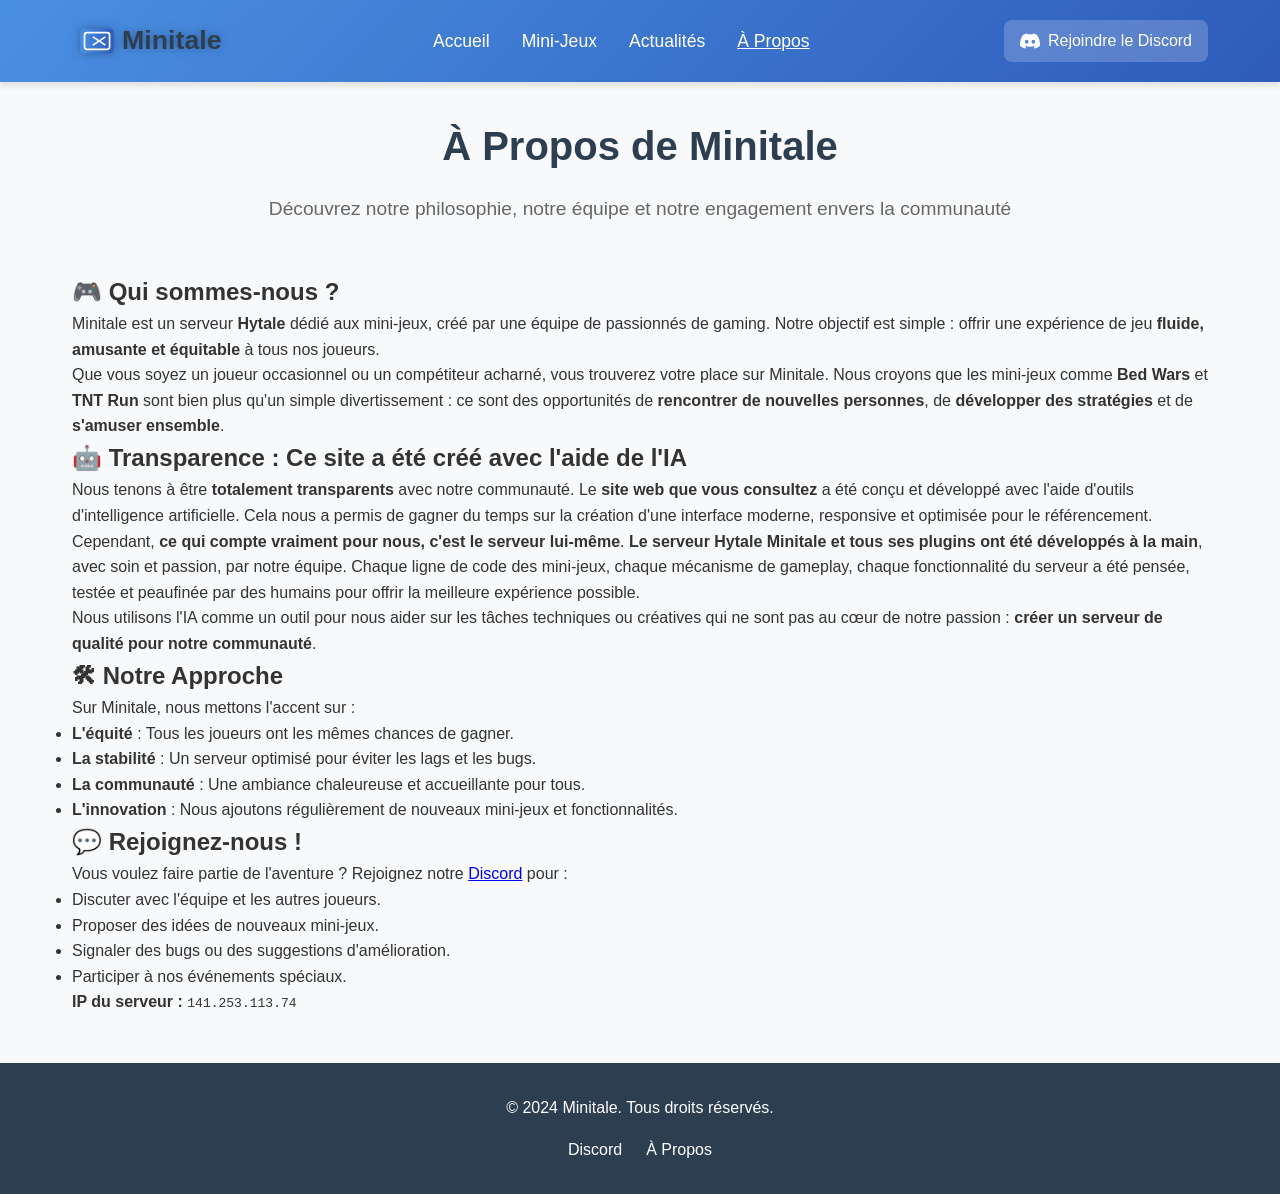
==== about.html @ 9f9be242 "Mise à jour : nombre de joueurs (2-8), lien logo vers accueil, page À propos avec transparence IA" ====
<!DOCTYPE html>
<html lang="fr">
<head>
    <meta charset="UTF-8">
    <meta name="viewport" content="width=device-width, initial-scale=1.0">
    <meta name="description" content="Découvrez l'équipe et la philosophie de Minitale. Un serveur Hytale dédié aux mini-jeux, conçu avec passion et transparence.">
    <meta name="keywords" content="Minitale, serveur Hytale, à propos, équipe, transparence, mini-jeux">
    <meta name="author" content="Minitale">
    <meta name="robots" content="index, follow">
    <meta property="og:title" content="À Propos | Minitale">
    <meta property="og:description" content="En savoir plus sur Minitale, notre équipe et notre approche des mini-jeux sur Hytale.">
    <meta property="og:type" content="website">
    <meta property="og:url" content="https://minitale.fr/about">
    <meta property="og:image" content="https://minitale.fr/assets/logo.svg">
    <meta property="og:site_name" content="Minitale">
    <meta name="twitter:card" content="summary_large_image">
    <meta name="twitter:title" content="À Propos | Minitale">
    <meta name="twitter:description" content="Découvrez l'histoire et les valeurs de Minitale, serveur Hytale dédié aux mini-jeux.">
    <meta name="twitter:image" content="https://minitale.fr/assets/logo.svg">
    <link rel="canonical" href="https://minitale.fr/about">
    <link rel="icon" type="image/svg+xml" href="assets/logo.svg">
    <link rel="icon" type="image/x-icon" href="favicon.ico">
    <title>À Propos | Minitale - Qui sommes-nous ?</title>
    <link rel="stylesheet" href="css/styles.css">
    <script type="application/ld+json">
    {
        "@context": "https://schema.org",
        "@type": "AboutPage",
        "name": "À Propos de Minitale",
        "description": "Page d'information sur le serveur Hytale Minitale, son équipe et sa philosophie.",
        "url": "https://minitale.fr/about",
        "publisher": {
            "@type": "Organization",
            "name": "Minitale",
            "description": "Serveur Hytale dédié aux mini-jeux comme Bed Wars et TNT Run",
            "logo": {
                "@type": "ImageObject",
                "url": "https://minitale.fr/assets/logo.svg"
            }
        }
    }
    </script>
</head>
<body>
    <header>
        <nav>
            <a href="index.html" class="logo-link">
                <div class="logo-container">
                    <img src="assets/logo.svg" alt="Logo Minitale - Serveur Hytale Mini-Jeux" class="logo">
                </div>
            </a>
            <ul class="nav-links">
                <li><a href="index.html">Accueil</a></li>
                <li><a href="games.html">Mini-Jeux</a></li>
                <li><a href="blog.html">Actualités</a></li>
                <li><a href="about.html" class="active">À Propos</a></li>
            </ul>
            <a href="https://discord.gg/vPbszNCjtd" class="discord-button" target="_blank">
                <svg class="discord-icon" viewBox="0 0 24 24" fill="currentColor">
                    <path d="M20.317 4.37a19.791 19.791 0 0 0-4.885-1.515.074.074 0 0 0-.079.037c-.21.375-.444.864-.608 1.25a18.27 18.27 0 0 0-5.487 0 12.64 12.64 0 0 0-.617-1.25.077.077 0 0 0-.079-.037A19.736 19.736 0 0 0 3.677 4.37a.07.07 0 0 0-.032.027C.533 9.046-.32 13.58.099 18.057a.082.082 0 0 0 .031.057 19.9 19.9 0 0 0 5.993 3.03.078.078 0 0 0 .084-.028 14.09 14.09 0 0 0 1.226-1.994.076.076 0 0 0-.041-.106 13.107 13.107 0 0 1-1.872-.892.077.077 0 0 1-.008-.128 10.2 10.2 0 0 0 .372-.292.074.074 0 0 1 .077-.01c3.928 1.793 8.18 1.793 12.062 0a.074.074 0 0 1 .078.01c.12.098.246.198.373.292a.077.077 0 0 1-.006.127 12.299 12.299 0 0 1-1.873.892.077.077 0 0 0-.041.107c.36.698.772 1.362 1.225 1.993a.076.076 0 0 0 .084.028 19.839 19.839 0 0 0 6.002-3.03.077.077 0 0 0 .032-.054c.5-5.177-.838-9.674-3.549-13.66a.061.061 0 0 0-.031-.03zM8.02 15.33c-1.183 0-2.157-1.085-2.157-2.419 0-1.333.956-2.419 2.157-2.419 1.21 0 2.176 1.096 2.157 2.42 0 1.333-.956 2.418-2.157 2.418zm7.975 0c-1.183 0-2.157-1.085-2.157-2.419 0-1.333.955-2.419 2.157-2.419 1.21 0 2.176 1.096 2.157 2.42 0 1.333-.946 2.418-2.157 2.418z"/>
                </svg>
                Rejoindre le Discord
            </a>
        </nav>
    </header>

    <main>
        <section class="page-header">
            <h1>À Propos de Minitale</h1>
            <p>Découvrez notre philosophie, notre équipe et notre engagement envers la communauté</p>
        </section>

        <section class="about-content">
            <div class="about-section">
                <h2>🎮 Qui sommes-nous ?</h2>
                <p>
                    Minitale est un serveur <strong>Hytale</strong> dédié aux mini-jeux, créé par une équipe de passionnés de gaming.
                    Notre objectif est simple : offrir une expérience de jeu <strong>fluide, amusante et équitable</strong> à tous nos joueurs.
                </p>
                <p>
                    Que vous soyez un joueur occasionnel ou un compétiteur acharné, vous trouverez votre place sur Minitale.
                    Nous croyons que les mini-jeux comme <strong>Bed Wars</strong> et <strong>TNT Run</strong> sont bien plus qu'un simple divertissement :
                    ce sont des opportunités de <strong>rencontrer de nouvelles personnes</strong>, de <strong>développer des stratégies</strong> et de <strong>s'amuser ensemble</strong>.
                </p>
            </div>

            <div class="about-section">
                <h2>🤖 Transparence : Ce site a été créé avec l'aide de l'IA</h2>
                <p>
                    Nous tenons à être <strong>totalement transparents</strong> avec notre communauté.
                    Le <strong>site web que vous consultez</strong> a été conçu et développé avec l'aide d'outils d'intelligence artificielle.
                    Cela nous a permis de gagner du temps sur la création d'une interface moderne, responsive et optimisée pour le référencement.
                </p>
                <p>
                    Cependant, <strong>ce qui compte vraiment pour nous, c'est le serveur lui-même</strong>.
                    <strong>Le serveur Hytale Minitale et tous ses plugins ont été développés à la main</strong>, avec soin et passion, par notre équipe.
                    Chaque ligne de code des mini-jeux, chaque mécanisme de gameplay, chaque fonctionnalité du serveur a été pensée,
                    testée et peaufinée par des humains pour offrir la meilleure expérience possible.
                </p>
                <p>
                    Nous utilisons l'IA comme un outil pour nous aider sur les tâches techniques ou créatives qui ne sont pas au cœur de notre passion :
                    <strong>créer un serveur de qualité pour notre communauté</strong>.
                </p>
            </div>

            <div class="about-section">
                <h2>🛠 Notre Approche</h2>
                <p>
                    Sur Minitale, nous mettons l'accent sur :
                </p>
                <ul class="about-list">
                    <li><strong>L'équité</strong> : Tous les joueurs ont les mêmes chances de gagner.</li>
                    <li><strong>La stabilité</strong> : Un serveur optimisé pour éviter les lags et les bugs.</li>
                    <li><strong>La communauté</strong> : Une ambiance chaleureuse et accueillante pour tous.</li>
                    <li><strong>L'innovation</strong> : Nous ajoutons régulièrement de nouveaux mini-jeux et fonctionnalités.</li>
                </ul>
            </div>

            <div class="about-section">
                <h2>💬 Rejoignez-nous !</h2>
                <p>
                    Vous voulez faire partie de l'aventure ? Rejoignez notre <a href="https://discord.gg/vPbszNCjtd" target="_blank">Discord</a> pour :
                </p>
                <ul class="about-list">
                    <li>Discuter avec l'équipe et les autres joueurs.</li>
                    <li>Proposer des idées de nouveaux mini-jeux.</li>
                    <li>Signaler des bugs ou des suggestions d'amélioration.</li>
                    <li>Participer à nos événements spéciaux.</li>
                </ul>
                <p>
                    <strong>IP du serveur :</strong> <code>141.253.113.74</code>
                </p>
            </div>
        </section>
    </main>

    <footer>
        <p>© 2024 Minitale. Tous droits réservés.</p>
        <div class="footer-links">
            <a href="https://discord.gg/vPbszNCjtd" target="_blank">Discord</a>
            <a href="about.html">À Propos</a>
        </div>
    </footer>

    <script src="js/main.js"></script>
</body>
</html>
---- css/styles.css ----
/* Reset et variables CSS */
:root {
    --primary-color: #4A90E2;
    --primary-dark: #2E5BBA;
    --secondary-color: #2C3E50;
    --background-color: #F8F9FA;
    --card-background: #FFFFFF;
    --text-color: #333333;
    --text-light: #666666;
    --accent-color: #E74C3C;
    --success-color: #27AE60;
    --border-radius: 8px;
    --box-shadow: 0 4px 6px rgba(0, 0, 0, 0.1);
    --transition: all 0.3s ease;
}

* {
    margin: 0;
    padding: 0;
    box-sizing: border-box;
}

body {
    font-family: 'Segoe UI', Tahoma, Geneva, Verdana, sans-serif;
    background-color: var(--background-color);
    color: var(--text-color);
    line-height: 1.6;
}

/* Header et Navigation */
header {
    background: linear-gradient(135deg, var(--primary-color), var(--primary-dark));
    color: white;
    padding: 1rem 0;
    box-shadow: var(--box-shadow);
}

nav {
    max-width: 1200px;
    margin: 0 auto;
    display: flex;
    justify-content: space-between;
    align-items: center;
    padding: 0 2rem;
}

.logo-container {
    display: flex;
    align-items: center;
}

.logo {
    height: 50px;
    filter: drop-shadow(0 0 5px rgba(0, 0, 0, 0.3));
}

.nav-links {
    display: flex;
    list-style: none;
    gap: 2rem;
}

.nav-links a {
    color: white;
    text-decoration: none;
    font-weight: 500;
    font-size: 1.1rem;
    transition: var(--transition);
    position: relative;
}

.nav-links a:hover {
    color: #f0f0f0;
}

.nav-links a.active {
    color: white;
    text-decoration: underline;
}

.nav-links a::after {
    content: '';
    position: absolute;
    bottom: -5px;
    left: 0;
    width: 0;
    height: 2px;
    background-color: white;
    transition: var(--transition);
}

.nav-links a:hover::after {
    width: 100%;
}

.discord-button {
    display: flex;
    align-items: center;
    gap: 0.5rem;
    background-color: rgba(255, 255, 255, 0.2);
    color: white;
    padding: 0.5rem 1rem;
    border-radius: var(--border-radius);
    text-decoration: none;
    font-weight: 500;
    transition: var(--transition);
}

.discord-button:hover {
    background-color: rgba(255, 255, 255, 0.3);
}

.discord-icon {
    width: 20px;
    height: 20px;
}

/* Hero Section */
.hero {
    text-align: center;
    padding: 3rem 2rem;
    max-width: 1200px;
    margin: 0 auto;
}

.hero h1 {
    font-size: 2.5rem;
    margin-bottom: 1rem;
    color: white;
}

.hero .highlight {
    color: #FFD700;
    text-shadow: 0 0 10px rgba(255, 215, 0, 0.5);
}

.hero .subtitle {
    font-size: 1.2rem;
    margin-bottom: 2rem;
    color: rgba(255, 255, 255, 0.9);
}

.join-button {
    display: inline-flex;
    align-items: center;
    gap: 0.5rem;
    background-color: white;
    color: var(--primary-color);
    padding: 0.8rem 1.5rem;
    border-radius: var(--border-radius);
    text-decoration: none;
    font-weight: 600;
    font-size: 1.1rem;
    transition: var(--transition);
    box-shadow: var(--box-shadow);
}

.join-button:hover {
    transform: translateY(-2px);
    box-shadow: 0 6px 12px rgba(0, 0, 0, 0.15);
}

.play-icon {
    width: 20px;
    height: 20px;
}

/* Main Content */
main {
    max-width: 1200px;
    margin: 2rem auto;
    padding: 0 2rem;
}

section {
    margin-bottom: 3rem;
}

/* Features Section */
.features {
    text-align: center;
}

.features h2 {
    font-size: 2rem;
    margin-bottom: 2rem;
    color: var(--secondary-color);
}

.feature-grid {
    display: grid;
    grid-template-columns: repeat(auto-fit, minmax(300px, 1fr));
    gap: 2rem;
    margin-top: 2rem;
}

.feature-card {
    background-color: var(--card-background);
    padding: 2rem;
    border-radius: var(--border-radius);
    box-shadow: var(--box-shadow);
    transition: var(--transition);
    text-align: center;
}

.feature-card:hover {
    transform: translateY(-5px);
    box-shadow: 0 8px 15px rgba(0, 0, 0, 0.1);
}

.feature-icon {
    font-size: 2.5rem;
    margin-bottom: 1rem;
    color: var(--primary-color);
}

.feature-card h3 {
    font-size: 1.3rem;
    margin-bottom: 1rem;
    color: var(--secondary-color);
}

.feature-card p {
    color: var(--text-light);
}

/* Server Info Section */
.server-info h2 {
    text-align: center;
    font-size: 2rem;
    margin-bottom: 2rem;
    color: var(--secondary-color);
}

.info-grid {
    display: grid;
    grid-template-columns: repeat(auto-fit, minmax(250px, 1fr));
    gap: 2rem;
}

.info-card {
    background-color: var(--card-background);
    padding: 2rem;
    border-radius: var(--border-radius);
    box-shadow: var(--box-shadow);
    text-align: center;
}

.info-card h3 {
    font-size: 1.3rem;
    margin-bottom: 1rem;
    color: var(--secondary-color);
}

.ip-address {
    font-size: 1.5rem;
    font-weight: bold;
    color: var(--primary-color);
    margin: 1rem 0;
    word-break: break-all;
}

.copy-button {
    background-color: var(--primary-color);
    color: white;
    border: none;
    padding: 0.5rem 1rem;
    border-radius: var(--border-radius);
    cursor: pointer;
    font-weight: 500;
    transition: var(--transition);
}

.copy-button:hover {
    background-color: var(--primary-dark);
}

.status {
    font-size: 1.2rem;
    font-weight: bold;
    color: var(--success-color);
    margin: 0.5rem 0;
}

.players {
    color: var(--text-light);
    margin: 0.5rem 0;
}

/* Games Page */
.page-header {
    text-align: center;
    margin-bottom: 3rem;
}

.page-header h1 {
    font-size: 2.5rem;
    margin-bottom: 1rem;
    color: var(--secondary-color);
}

.page-header p {
    font-size: 1.2rem;
    color: var(--text-light);
}

.games-list {
    display: grid;
    grid-template-columns: repeat(auto-fit, minmax(400px, 1fr));
    gap: 2rem;
}

.game-card {
    background-color: var(--card-background);
    padding: 2rem;
    border-radius: var(--border-radius);
    box-shadow: var(--box-shadow);
    transition: var(--transition);
    text-align: center;
}

.game-card:hover {
    transform: translateY(-5px);
    box-shadow: 0 8px 15px rgba(0, 0, 0, 0.1);
}

.game-icon {
    font-size: 3rem;
    margin-bottom: 1rem;
}

.game-icon.bedwars {
    color: #E74C3C;
}

.game-icon.tntrun {
    color: #F39C12;
}

.game-card h2 {
    font-size: 1.8rem;
    margin-bottom: 1rem;
    color: var(--secondary-color);
}

.game-description {
    color: var(--text-light);
    margin-bottom: 1.5rem;
    text-align: left;
}

.game-stats {
    display: flex;
    justify-content: center;
    gap: 1.5rem;
    margin-bottom: 1.5rem;
}

.stat {
    color: var(--text-light);
    font-size: 0.9rem;
}

.play-button {
    display: inline-flex;
    align-items: center;
    gap: 0.5rem;
    background-color: var(--primary-color);
    color: white;
    padding: 0.8rem 1.5rem;
    border-radius: var(--border-radius);
    text-decoration: none;
    font-weight: 600;
    transition: var(--transition);
}

.play-button:hover {
    background-color: var(--primary-dark);
}

/* Coming Soon Section */
.coming-soon {
    text-align: center;
    padding: 2rem;
    background-color: var(--card-background);
    border-radius: var(--border-radius);
    box-shadow: var(--box-shadow);
}

.coming-soon h2 {
    font-size: 1.8rem;
    margin-bottom: 1rem;
    color: var(--secondary-color);
}

.coming-soon p {
    color: var(--text-light);
}

/* Blog Page */
.blog-posts {
    display: flex;
    flex-direction: column;
    gap: 2rem;
}

.blog-post {
    background-color: var(--card-background);
    padding: 2rem;
    border-radius: var(--border-radius);
    box-shadow: var(--box-shadow);
    transition: var(--transition);
}

.blog-post:hover {
    transform: translateY(-3px);
    box-shadow: 0 6px 12px rgba(0, 0, 0, 0.1);
}

.post-header {
    margin-bottom: 1rem;
    border-bottom: 1px solid #eee;
    padding-bottom: 1rem;
}

.post-header h2 {
    font-size: 1.5rem;
    color: var(--secondary-color);
    margin-bottom: 0.5rem;
}

.post-date {
    color: var(--text-light);
    font-size: 0.9rem;
}

.post-content {
    color: var(--text-light);
    margin-bottom: 1rem;
    line-height: 1.8;
}

.post-content a {
    color: var(--primary-color);
    text-decoration: none;
}

.post-content a:hover {
    text-decoration: underline;
}

.post-footer {
    margin-top: 1.5rem;
    padding-top: 1rem;
    border-top: 1px solid #eee;
}

.post-author {
    color: var(--text-light);
    font-size: 0.9rem;
}

/* Newsletter Section */
.newsletter {
    text-align: center;
    padding: 2rem;
    background-color: var(--card-background);
    border-radius: var(--border-radius);
    box-shadow: var(--box-shadow);
}

.newsletter h2 {
    font-size: 1.8rem;
    margin-bottom: 1rem;
    color: var(--secondary-color);
}

.newsletter p {
    color: var(--text-light);
    margin-bottom: 1.5rem;
}

.discord-link {
    display: inline-flex;
    align-items: center;
    gap: 0.5rem;
    background-color: var(--primary-color);
    color: white;
    padding: 0.8rem 1.5rem;
    border-radius: var(--border-radius);
    text-decoration: none;
    font-weight: 600;
    transition: var(--transition);
}

.discord-link:hover {
    background-color: var(--primary-dark);
}

/* Footer */
footer {
    background-color: var(--secondary-color);
    color: white;
    text-align: center;
    padding: 2rem;
    margin-top: 3rem;
}

footer p {
    margin-bottom: 1rem;
}

.footer-links {
    display: flex;
    justify-content: center;
    gap: 1.5rem;
}

.footer-links a {
    color: white;
    text-decoration: none;
    transition: var(--transition);
}

.footer-links a:hover {
    color: #f0f0f0;
}

/* Responsive Design */
@media (max-width: 768px) {
    nav {
        flex-direction: column;
        gap: 1rem;
    }

    .nav-links {
        flex-wrap: wrap;
        justify-content: center;
        gap: 1rem;
    }

    .hero h1 {
        font-size: 2rem;
    }

    .hero .subtitle {
        font-size: 1rem;
    }

    .feature-grid {
        grid-template-columns: 1fr;
    }

    .games-list {
        grid-template-columns: 1fr;
    }

    .info-grid {
        grid-template-columns: 1fr;
    }
}

/* Animations */
@keyframes fadeIn {
    from {
        opacity: 0;
        transform: translateY(20px);
    }
    to {
        opacity: 1;
        transform: translateY(0);
    }
}

.feature-card,
.info-card,
.game-card,
.blog-post {
    animation: fadeIn 0.5s ease forwards;
}

/* Utility Classes */
.highlight {
    color: var(--primary-color);
    font-weight: bold;
}
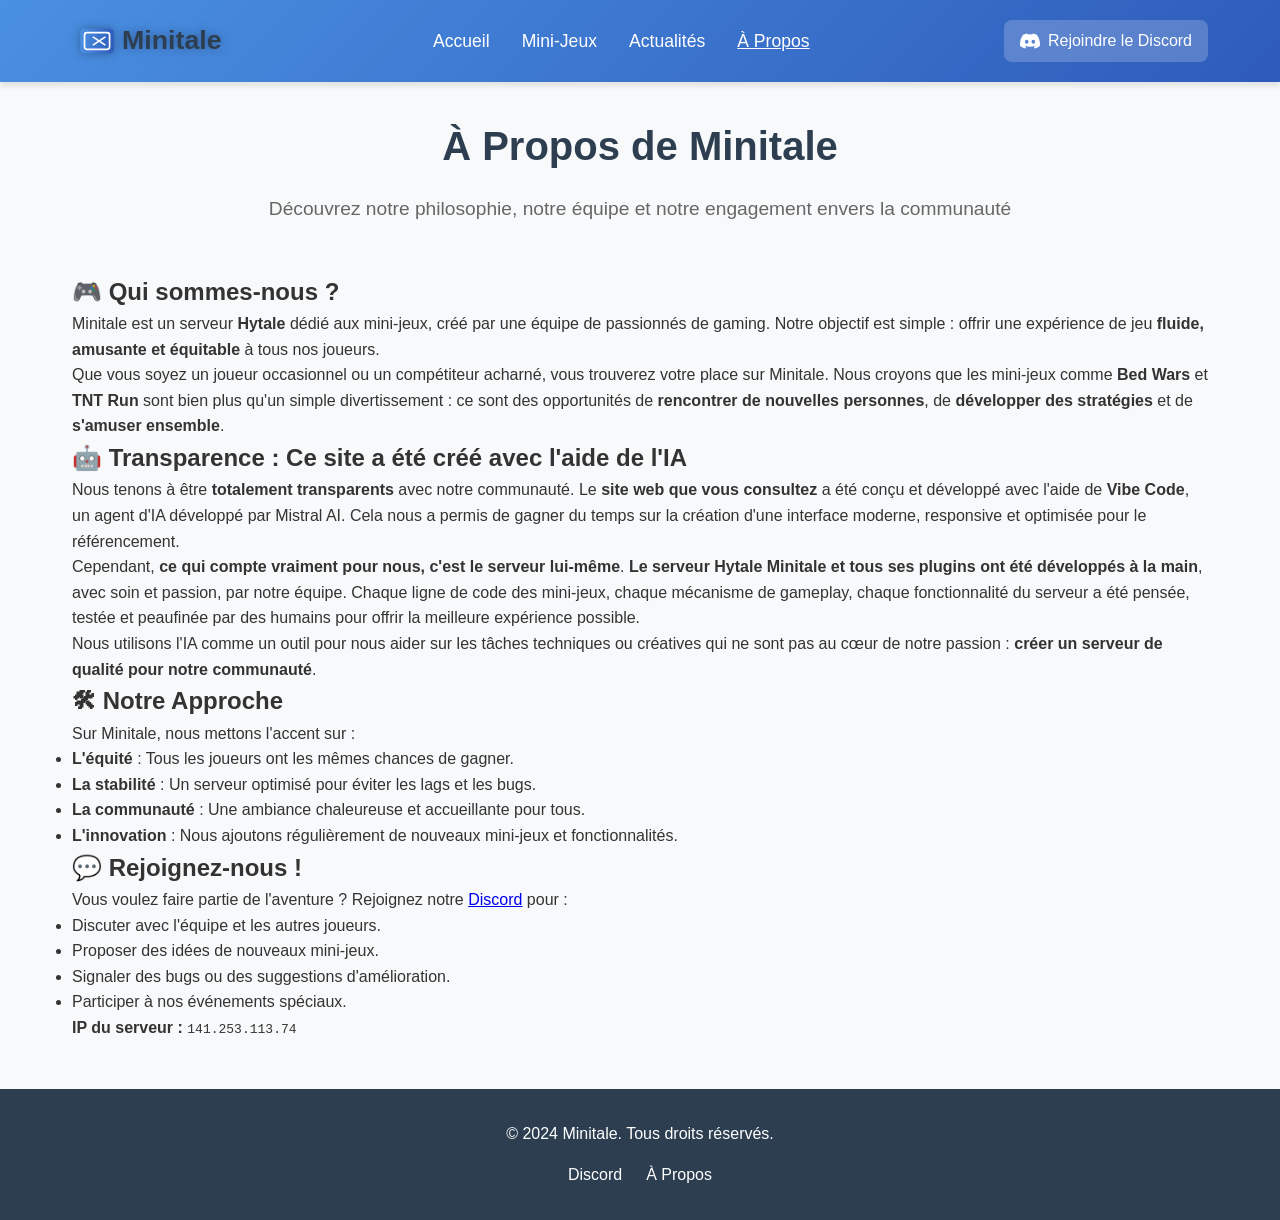
==== commit 4dab1e46: "Mise à jour page À propos : mention de Vibe Code (Mistral AI) comme IA utilisée" ====
--- a/about.html
+++ b/about.html
@@ -88,7 +88,8 @@
                 <h2>🤖 Transparence : Ce site a été créé avec l'aide de l'IA</h2>
                 <p>
                     Nous tenons à être <strong>totalement transparents</strong> avec notre communauté.
-                    Le <strong>site web que vous consultez</strong> a été conçu et développé avec l'aide d'outils d'intelligence artificielle.
+                    Le <strong>site web que vous consultez</strong> a été conçu et développé avec l'aide de <strong>Vibe Code</strong>, 
+                    un agent d'IA développé par Mistral AI.
                     Cela nous a permis de gagner du temps sur la création d'une interface moderne, responsive et optimisée pour le référencement.
                 </p>
                 <p>
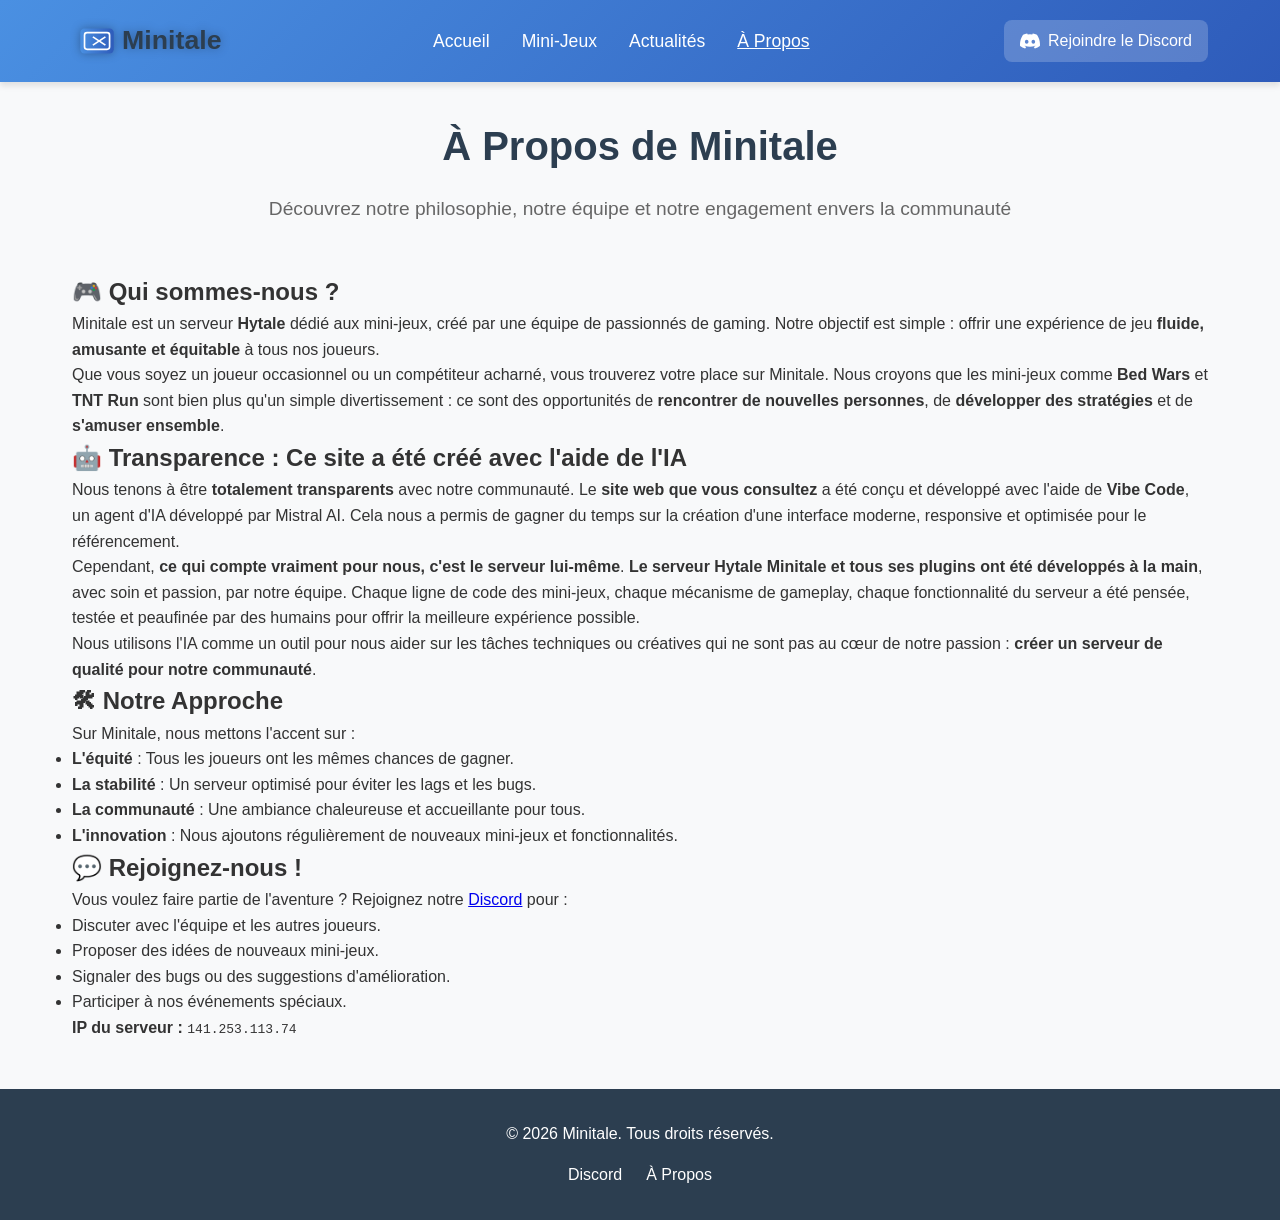
==== commit cf063714: "Mise à jour de l'année : 2024 → 2026 (footers et sitemap)" ====
--- a/about.html
+++ b/about.html
@@ -136,7 +136,7 @@
     </main>
 
     <footer>
-        <p>© 2024 Minitale. Tous droits réservés.</p>
+        <p>© 2026 Minitale. Tous droits réservés.</p>
         <div class="footer-links">
             <a href="https://discord.gg/vPbszNCjtd" target="_blank">Discord</a>
             <a href="about.html">À Propos</a>
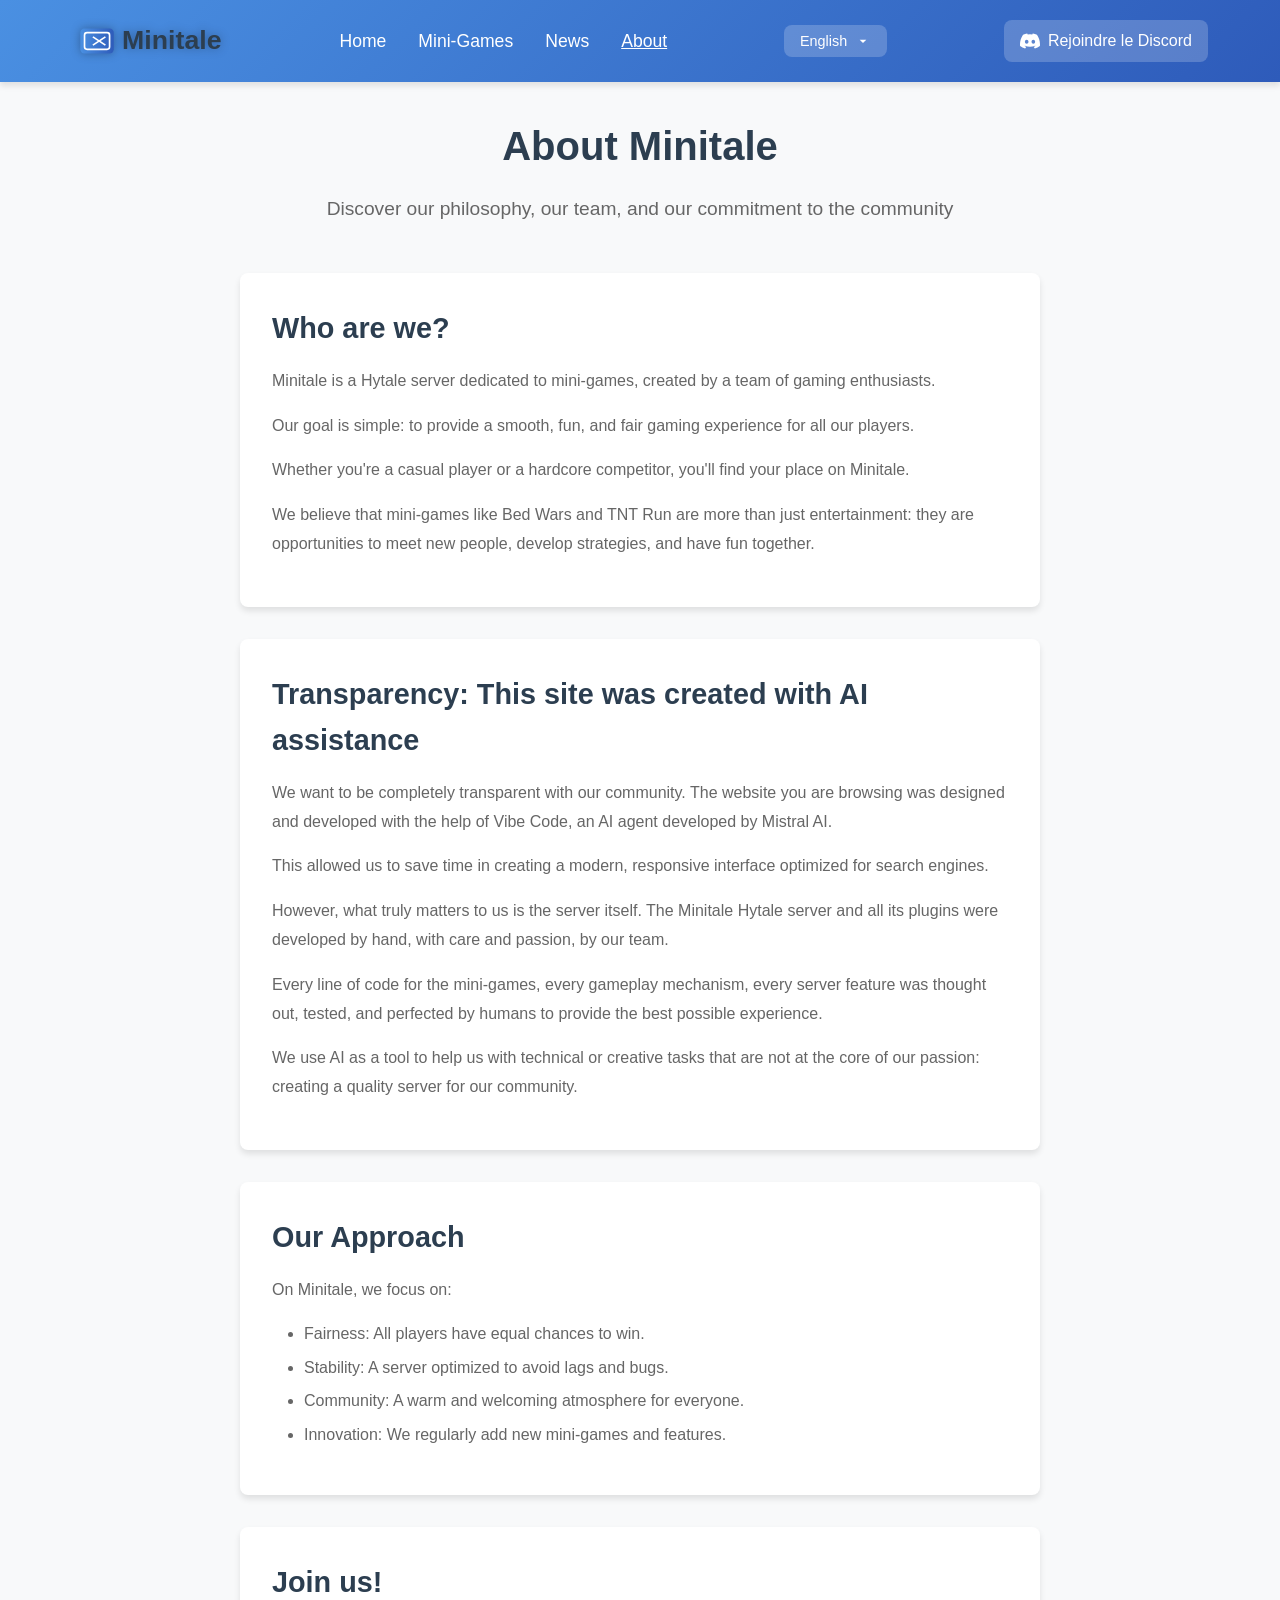
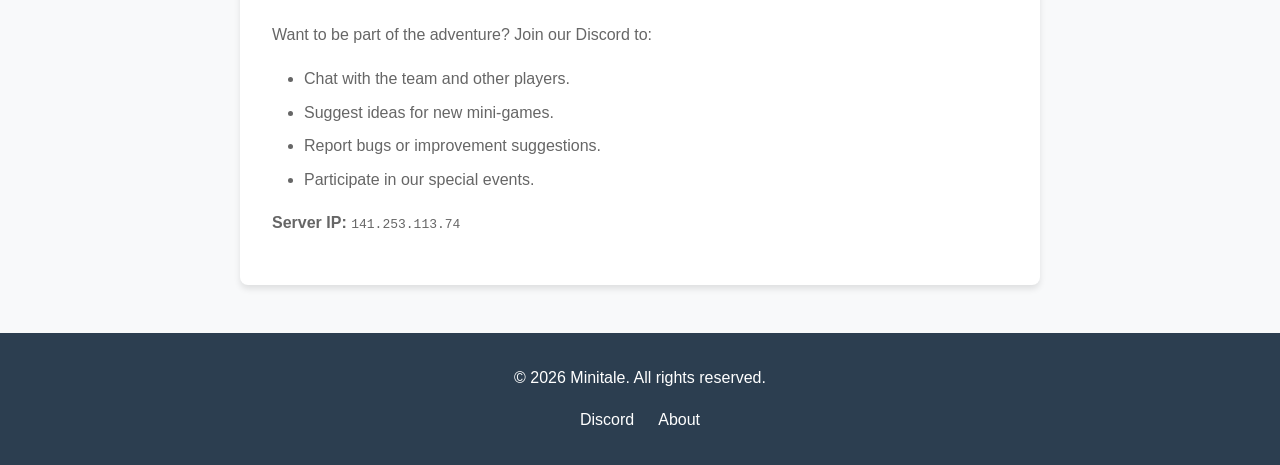
==== commit 1108ac53: "Ajout du support multilingue (FR/EN) avec détection automatique de la langue du navigateur et sélect" ====
--- a/about.html
+++ b/about.html
@@ -20,7 +20,7 @@
     <link rel="canonical" href="https://minitale.fr/about">
     <link rel="icon" type="image/svg+xml" href="assets/logo.svg">
     <link rel="icon" type="image/x-icon" href="favicon.ico">
-    <title>À Propos | Minitale - Qui sommes-nous ?</title>
+    <title data-i18n="about.title">À Propos | Minitale</title>
     <link rel="stylesheet" href="css/styles.css">
     <script type="application/ld+json">
     {
@@ -50,11 +50,23 @@
                 </div>
             </a>
             <ul class="nav-links">
-                <li><a href="index.html">Accueil</a></li>
-                <li><a href="games.html">Mini-Jeux</a></li>
-                <li><a href="blog.html">Actualités</a></li>
-                <li><a href="about.html" class="active">À Propos</a></li>
+                <li><a href="index.html" data-i18n="nav.home">Accueil</a></li>
+                <li><a href="games.html" data-i18n="nav.games">Mini-Jeux</a></li>
+                <li><a href="blog.html" data-i18n="nav.blog">Actualités</a></li>
+                <li><a href="about.html" class="active" data-i18n="nav.about">À Propos</a></li>
             </ul>
+            <div id="language-selector" class="language-selector">
+                <button class="language-button">
+                    <span class="language-button-text">Français</span>
+                    <svg class="language-dropdown-icon" viewBox="0 0 24 24" fill="currentColor" width="16" height="16">
+                        <path d="M7 10l5 5 5-5z"/>
+                    </svg>
+                </button>
+                <div class="language-dropdown">
+                    <div class="language-option" data-lang="fr">Français</div>
+                    <div class="language-option" data-lang="en">English</div>
+                </div>
+            </div>
             <a href="https://discord.gg/vPbszNCjtd" class="discord-button" target="_blank">
                 <svg class="discord-icon" viewBox="0 0 24 24" fill="currentColor">
                     <path d="M20.317 4.37a19.791 19.791 0 0 0-4.885-1.515.074.074 0 0 0-.079.037c-.21.375-.444.864-.608 1.25a18.27 18.27 0 0 0-5.487 0 12.64 12.64 0 0 0-.617-1.25.077.077 0 0 0-.079-.037A19.736 19.736 0 0 0 3.677 4.37a.07.07 0 0 0-.032.027C.533 9.046-.32 13.58.099 18.057a.082.082 0 0 0 .031.057 19.9 19.9 0 0 0 5.993 3.03.078.078 0 0 0 .084-.028 14.09 14.09 0 0 0 1.226-1.994.076.076 0 0 0-.041-.106 13.107 13.107 0 0 1-1.872-.892.077.077 0 0 1-.008-.128 10.2 10.2 0 0 0 .372-.292.074.074 0 0 1 .077-.01c3.928 1.793 8.18 1.793 12.062 0a.074.074 0 0 1 .078.01c.12.098.246.198.373.292a.077.077 0 0 1-.006.127 12.299 12.299 0 0 1-1.873.892.077.077 0 0 0-.041.107c.36.698.772 1.362 1.225 1.993a.076.076 0 0 0 .084.028 19.839 19.839 0 0 0 6.002-3.03.077.077 0 0 0 .032-.054c.5-5.177-.838-9.674-3.549-13.66a.061.061 0 0 0-.031-.03zM8.02 15.33c-1.183 0-2.157-1.085-2.157-2.419 0-1.333.956-2.419 2.157-2.419 1.21 0 2.176 1.096 2.157 2.42 0 1.333-.956 2.418-2.157 2.418zm7.975 0c-1.183 0-2.157-1.085-2.157-2.419 0-1.333.955-2.419 2.157-2.419 1.21 0 2.176 1.096 2.157 2.42 0 1.333-.946 2.418-2.157 2.418z"/>
@@ -66,83 +78,86 @@
 
     <main>
         <section class="page-header">
-            <h1>À Propos de Minitale</h1>
-            <p>Découvrez notre philosophie, notre équipe et notre engagement envers la communauté</p>
+            <h1 data-i18n="about.title">À Propos de Minitale</h1>
+            <p data-i18n="about.subtitle">Découvrez notre philosophie, notre équipe et notre engagement envers la communauté</p>
         </section>
 
         <section class="about-content">
             <div class="about-section">
-                <h2>🎮 Qui sommes-nous ?</h2>
-                <p>
-                    Minitale est un serveur <strong>Hytale</strong> dédié aux mini-jeux, créé par une équipe de passionnés de gaming.
-                    Notre objectif est simple : offrir une expérience de jeu <strong>fluide, amusante et équitable</strong> à tous nos joueurs.
+                <h2 data-i18n="about.whoWeAre.title">🎮 Qui sommes-nous ?</h2>
+                <p data-i18n="about.whoWeAre.content.0">
+                    Minitale est un serveur Hytale dédié aux mini-jeux, créé par une équipe de passionnés de gaming.
                 </p>
-                <p>
+                <p data-i18n="about.whoWeAre.content.1">
+                    Notre objectif est simple : offrir une expérience de jeu fluide, amusante et équitable à tous nos joueurs.
+                </p>
+                <p data-i18n="about.whoWeAre.content.2">
                     Que vous soyez un joueur occasionnel ou un compétiteur acharné, vous trouverez votre place sur Minitale.
-                    Nous croyons que les mini-jeux comme <strong>Bed Wars</strong> et <strong>TNT Run</strong> sont bien plus qu'un simple divertissement :
-                    ce sont des opportunités de <strong>rencontrer de nouvelles personnes</strong>, de <strong>développer des stratégies</strong> et de <strong>s'amuser ensemble</strong>.
+                </p>
+                <p data-i18n="about.whoWeAre.content.3">
+                    Nous croyons que les mini-jeux comme Bed Wars et TNT Run sont bien plus qu'un simple divertissement : ce sont des opportunités de rencontrer de nouvelles personnes, de développer des stratégies et de s'amuser ensemble.
                 </p>
             </div>
 
             <div class="about-section">
-                <h2>🤖 Transparence : Ce site a été créé avec l'aide de l'IA</h2>
-                <p>
-                    Nous tenons à être <strong>totalement transparents</strong> avec notre communauté.
-                    Le <strong>site web que vous consultez</strong> a été conçu et développé avec l'aide de <strong>Vibe Code</strong>, 
-                    un agent d'IA développé par Mistral AI.
+                <h2 data-i18n="about.transparency.title">🤖 Transparence : Ce site a été créé avec l'aide de l'IA</h2>
+                <p data-i18n="about.transparency.content.0">
+                    Nous tenons à être totalement transparents avec notre communauté. Le site web que vous consultez a été conçu et développé avec l'aide de Vibe Code, un agent d'IA développé par Mistral AI.
+                </p>
+                <p data-i18n="about.transparency.content.1">
                     Cela nous a permis de gagner du temps sur la création d'une interface moderne, responsive et optimisée pour le référencement.
                 </p>
-                <p>
-                    Cependant, <strong>ce qui compte vraiment pour nous, c'est le serveur lui-même</strong>.
-                    <strong>Le serveur Hytale Minitale et tous ses plugins ont été développés à la main</strong>, avec soin et passion, par notre équipe.
-                    Chaque ligne de code des mini-jeux, chaque mécanisme de gameplay, chaque fonctionnalité du serveur a été pensée,
-                    testée et peaufinée par des humains pour offrir la meilleure expérience possible.
+                <p data-i18n="about.transparency.content.2">
+                    Cependant, ce qui compte vraiment pour nous, c'est le serveur lui-même. Le serveur Hytale Minitale et tous ses plugins ont été développés à la main, avec soin et passion, par notre équipe.
                 </p>
-                <p>
-                    Nous utilisons l'IA comme un outil pour nous aider sur les tâches techniques ou créatives qui ne sont pas au cœur de notre passion :
-                    <strong>créer un serveur de qualité pour notre communauté</strong>.
+                <p data-i18n="about.transparency.content.3">
+                    Chaque ligne de code des mini-jeux, chaque mécanisme de gameplay, chaque fonctionnalité du serveur a été pensée, testée et peaufinée par des humains pour offrir la meilleure expérience possible.
+                </p>
+                <p data-i18n="about.transparency.content.4">
+                    Nous utilisons l'IA comme un outil pour nous aider sur les tâches techniques ou créatives qui ne sont pas au cœur de notre passion : créer un serveur de qualité pour notre communauté.
                 </p>
             </div>
 
             <div class="about-section">
-                <h2>🛠 Notre Approche</h2>
-                <p>
+                <h2 data-i18n="about.approach.title">🛠 Notre Approche</h2>
+                <p data-i18n="about.approach.content">
                     Sur Minitale, nous mettons l'accent sur :
                 </p>
                 <ul class="about-list">
-                    <li><strong>L'équité</strong> : Tous les joueurs ont les mêmes chances de gagner.</li>
-                    <li><strong>La stabilité</strong> : Un serveur optimisé pour éviter les lags et les bugs.</li>
-                    <li><strong>La communauté</strong> : Une ambiance chaleureuse et accueillante pour tous.</li>
-                    <li><strong>L'innovation</strong> : Nous ajoutons régulièrement de nouveaux mini-jeux et fonctionnalités.</li>
+                    <li data-i18n="about.approach.items.0">L'équité : Tous les joueurs ont les mêmes chances de gagner.</li>
+                    <li data-i18n="about.approach.items.1">La stabilité : Un serveur optimisé pour éviter les lags et les bugs.</li>
+                    <li data-i18n="about.approach.items.2">La communauté : Une ambiance chaleureuse et accueillante pour tous.</li>
+                    <li data-i18n="about.approach.items.3">L'innovation : Nous ajoutons régulièrement de nouveaux mini-jeux et fonctionnalités.</li>
                 </ul>
             </div>
 
             <div class="about-section">
-                <h2>💬 Rejoignez-nous !</h2>
-                <p>
-                    Vous voulez faire partie de l'aventure ? Rejoignez notre <a href="https://discord.gg/vPbszNCjtd" target="_blank">Discord</a> pour :
+                <h2 data-i18n="about.joinUs.title">💬 Rejoignez-nous !</h2>
+                <p data-i18n="about.joinUs.content">
+                    Vous voulez faire partie de l'aventure ? Rejoignez notre Discord pour :
                 </p>
                 <ul class="about-list">
-                    <li>Discuter avec l'équipe et les autres joueurs.</li>
-                    <li>Proposer des idées de nouveaux mini-jeux.</li>
-                    <li>Signaler des bugs ou des suggestions d'amélioration.</li>
-                    <li>Participer à nos événements spéciaux.</li>
+                    <li data-i18n="about.joinUs.items.0">Discuter avec l'équipe et les autres joueurs.</li>
+                    <li data-i18n="about.joinUs.items.1">Proposer des idées de nouveaux mini-jeux.</li>
+                    <li data-i18n="about.joinUs.items.2">Signaler des bugs ou des suggestions d'amélioration.</li>
+                    <li data-i18n="about.joinUs.items.3">Participer à nos événements spéciaux.</li>
                 </ul>
                 <p>
-                    <strong>IP du serveur :</strong> <code>141.253.113.74</code>
+                    <strong data-i18n="about.joinUs.ip">IP du serveur :</strong> <code>141.253.113.74</code>
                 </p>
             </div>
         </section>
     </main>
 
     <footer>
-        <p>© 2026 Minitale. Tous droits réservés.</p>
+        <p data-i18n="footer.copyright">© 2026 Minitale. Tous droits réservés.</p>
         <div class="footer-links">
             <a href="https://discord.gg/vPbszNCjtd" target="_blank">Discord</a>
-            <a href="about.html">À Propos</a>
+            <a href="about.html" data-i18n="nav.about">À Propos</a>
         </div>
     </footer>
 
+    <script src="js/language.js"></script>
     <script src="js/main.js"></script>
 </body>
 </html>
--- a/css/styles.css
+++ b/css/styles.css
@@ -584,3 +584,136 @@
     color: var(--primary-color);
     font-weight: bold;
 }
+
+/* Language Selector */
+.language-selector {
+    position: relative;
+    display: inline-block;
+    margin: 0 1rem;
+}
+
+.language-button {
+    display: flex;
+    align-items: center;
+    gap: 0.5rem;
+    background-color: rgba(255, 255, 255, 0.2);
+    color: white;
+    padding: 0.5rem 1rem;
+    border: none;
+    border-radius: var(--border-radius);
+    cursor: pointer;
+    font-weight: 500;
+    transition: var(--transition);
+}
+
+.language-button:hover {
+    background-color: rgba(255, 255, 255, 0.3);
+}
+
+.language-button-text {
+    font-size: 0.9rem;
+}
+
+.language-dropdown-icon {
+    width: 16px;
+    height: 16px;
+    transition: var(--transition);
+}
+
+.language-button:hover .language-dropdown-icon {
+    transform: rotate(180deg);
+}
+
+.language-dropdown {
+    position: absolute;
+    top: 100%;
+    right: 0;
+    background-color: white;
+    border-radius: var(--border-radius);
+    box-shadow: var(--box-shadow);
+    min-width: 120px;
+    opacity: 0;
+    visibility: hidden;
+    transform: translateY(-10px);
+    transition: var(--transition);
+    z-index: 1000;
+}
+
+.language-dropdown.show {
+    opacity: 1;
+    visibility: visible;
+    transform: translateY(0);
+}
+
+.language-option {
+    padding: 0.75rem 1rem;
+    cursor: pointer;
+    color: var(--text-color);
+    transition: var(--transition);
+    border-bottom: 1px solid #eee;
+}
+
+.language-option:last-child {
+    border-bottom: none;
+}
+
+.language-option:hover {
+    background-color: #f5f5f5;
+}
+
+.language-option.active {
+    background-color: var(--primary-color);
+    color: white;
+}
+
+.language-option.active:hover {
+    background-color: var(--primary-dark);
+}
+
+/* About Page */
+.about-content {
+    max-width: 800px;
+    margin: 0 auto;
+}
+
+.about-section {
+    background-color: var(--card-background);
+    padding: 2rem;
+    border-radius: var(--border-radius);
+    box-shadow: var(--box-shadow);
+    margin-bottom: 2rem;
+}
+
+.about-section h2 {
+    font-size: 1.8rem;
+    margin-bottom: 1rem;
+    color: var(--secondary-color);
+}
+
+.about-section p {
+    color: var(--text-light);
+    margin-bottom: 1rem;
+    line-height: 1.8;
+}
+
+.about-list {
+    margin-left: 2rem;
+    margin-bottom: 1rem;
+}
+
+.about-list li {
+    color: var(--text-light);
+    margin-bottom: 0.5rem;
+    line-height: 1.6;
+}
+
+/* Fix for language selector in header */
+@media (max-width: 768px) {
+    .language-selector {
+        margin: 0 0.5rem;
+    }
+    
+    .language-dropdown {
+        min-width: 100px;
+    }
+}
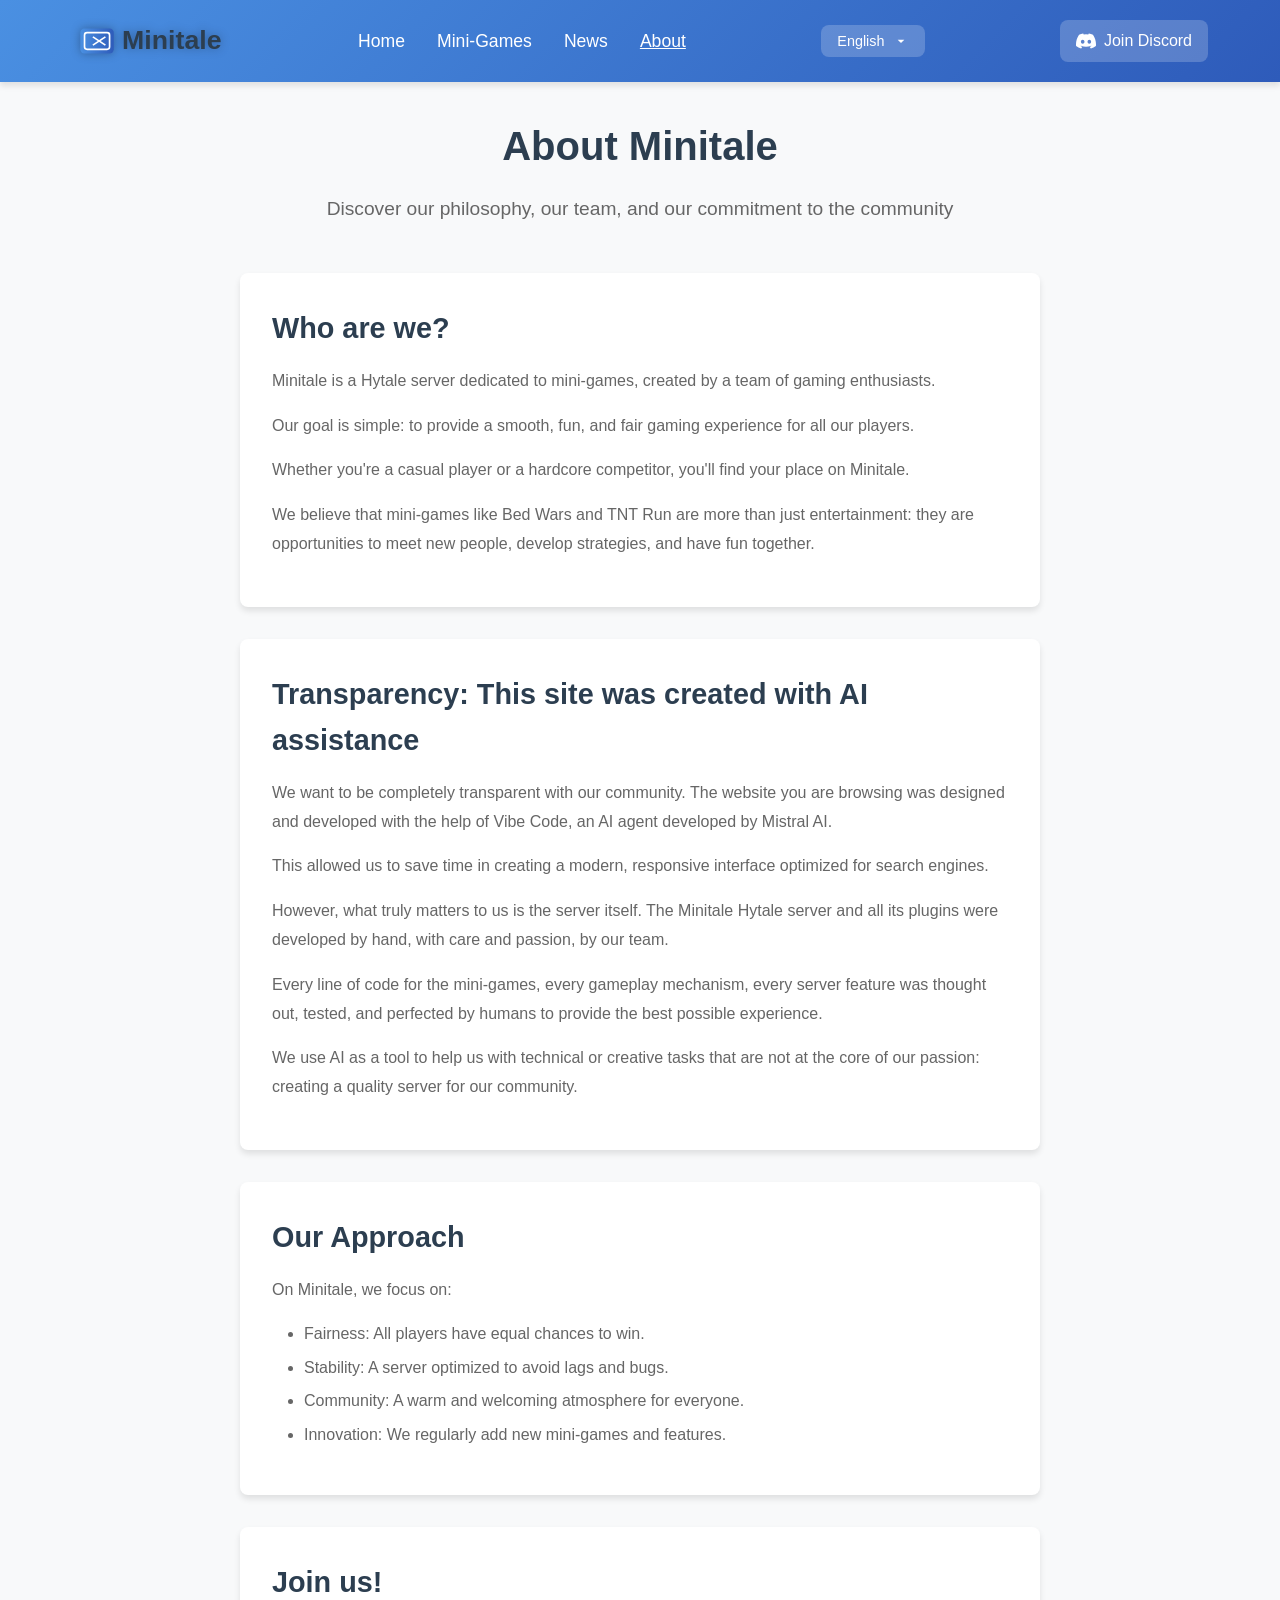
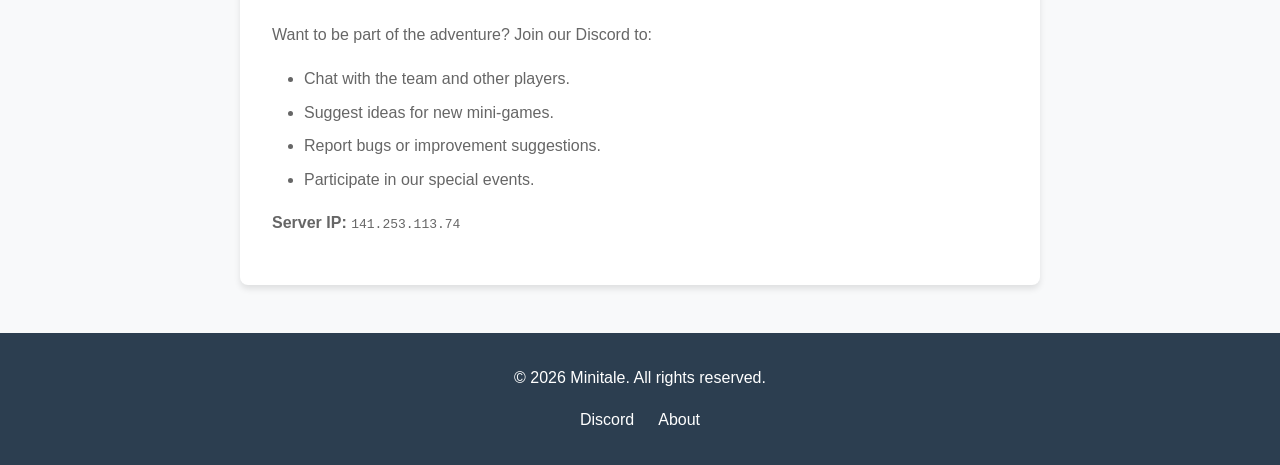
==== commit 49559463: "Ajout de la traduction pour le bouton 'Rejoindre le Discord' en FR/EN" ====
--- a/about.html
+++ b/about.html
@@ -71,7 +71,7 @@
                 <svg class="discord-icon" viewBox="0 0 24 24" fill="currentColor">
                     <path d="M20.317 4.37a19.791 19.791 0 0 0-4.885-1.515.074.074 0 0 0-.079.037c-.21.375-.444.864-.608 1.25a18.27 18.27 0 0 0-5.487 0 12.64 12.64 0 0 0-.617-1.25.077.077 0 0 0-.079-.037A19.736 19.736 0 0 0 3.677 4.37a.07.07 0 0 0-.032.027C.533 9.046-.32 13.58.099 18.057a.082.082 0 0 0 .031.057 19.9 19.9 0 0 0 5.993 3.03.078.078 0 0 0 .084-.028 14.09 14.09 0 0 0 1.226-1.994.076.076 0 0 0-.041-.106 13.107 13.107 0 0 1-1.872-.892.077.077 0 0 1-.008-.128 10.2 10.2 0 0 0 .372-.292.074.074 0 0 1 .077-.01c3.928 1.793 8.18 1.793 12.062 0a.074.074 0 0 1 .078.01c.12.098.246.198.373.292a.077.077 0 0 1-.006.127 12.299 12.299 0 0 1-1.873.892.077.077 0 0 0-.041.107c.36.698.772 1.362 1.225 1.993a.076.076 0 0 0 .084.028 19.839 19.839 0 0 0 6.002-3.03.077.077 0 0 0 .032-.054c.5-5.177-.838-9.674-3.549-13.66a.061.061 0 0 0-.031-.03zM8.02 15.33c-1.183 0-2.157-1.085-2.157-2.419 0-1.333.956-2.419 2.157-2.419 1.21 0 2.176 1.096 2.157 2.42 0 1.333-.956 2.418-2.157 2.418zm7.975 0c-1.183 0-2.157-1.085-2.157-2.419 0-1.333.955-2.419 2.157-2.419 1.21 0 2.176 1.096 2.157 2.42 0 1.333-.946 2.418-2.157 2.418z"/>
                 </svg>
-                Rejoindre le Discord
+                <span data-i18n="nav.discord">Rejoindre le Discord</span>
             </a>
         </nav>
     </header>
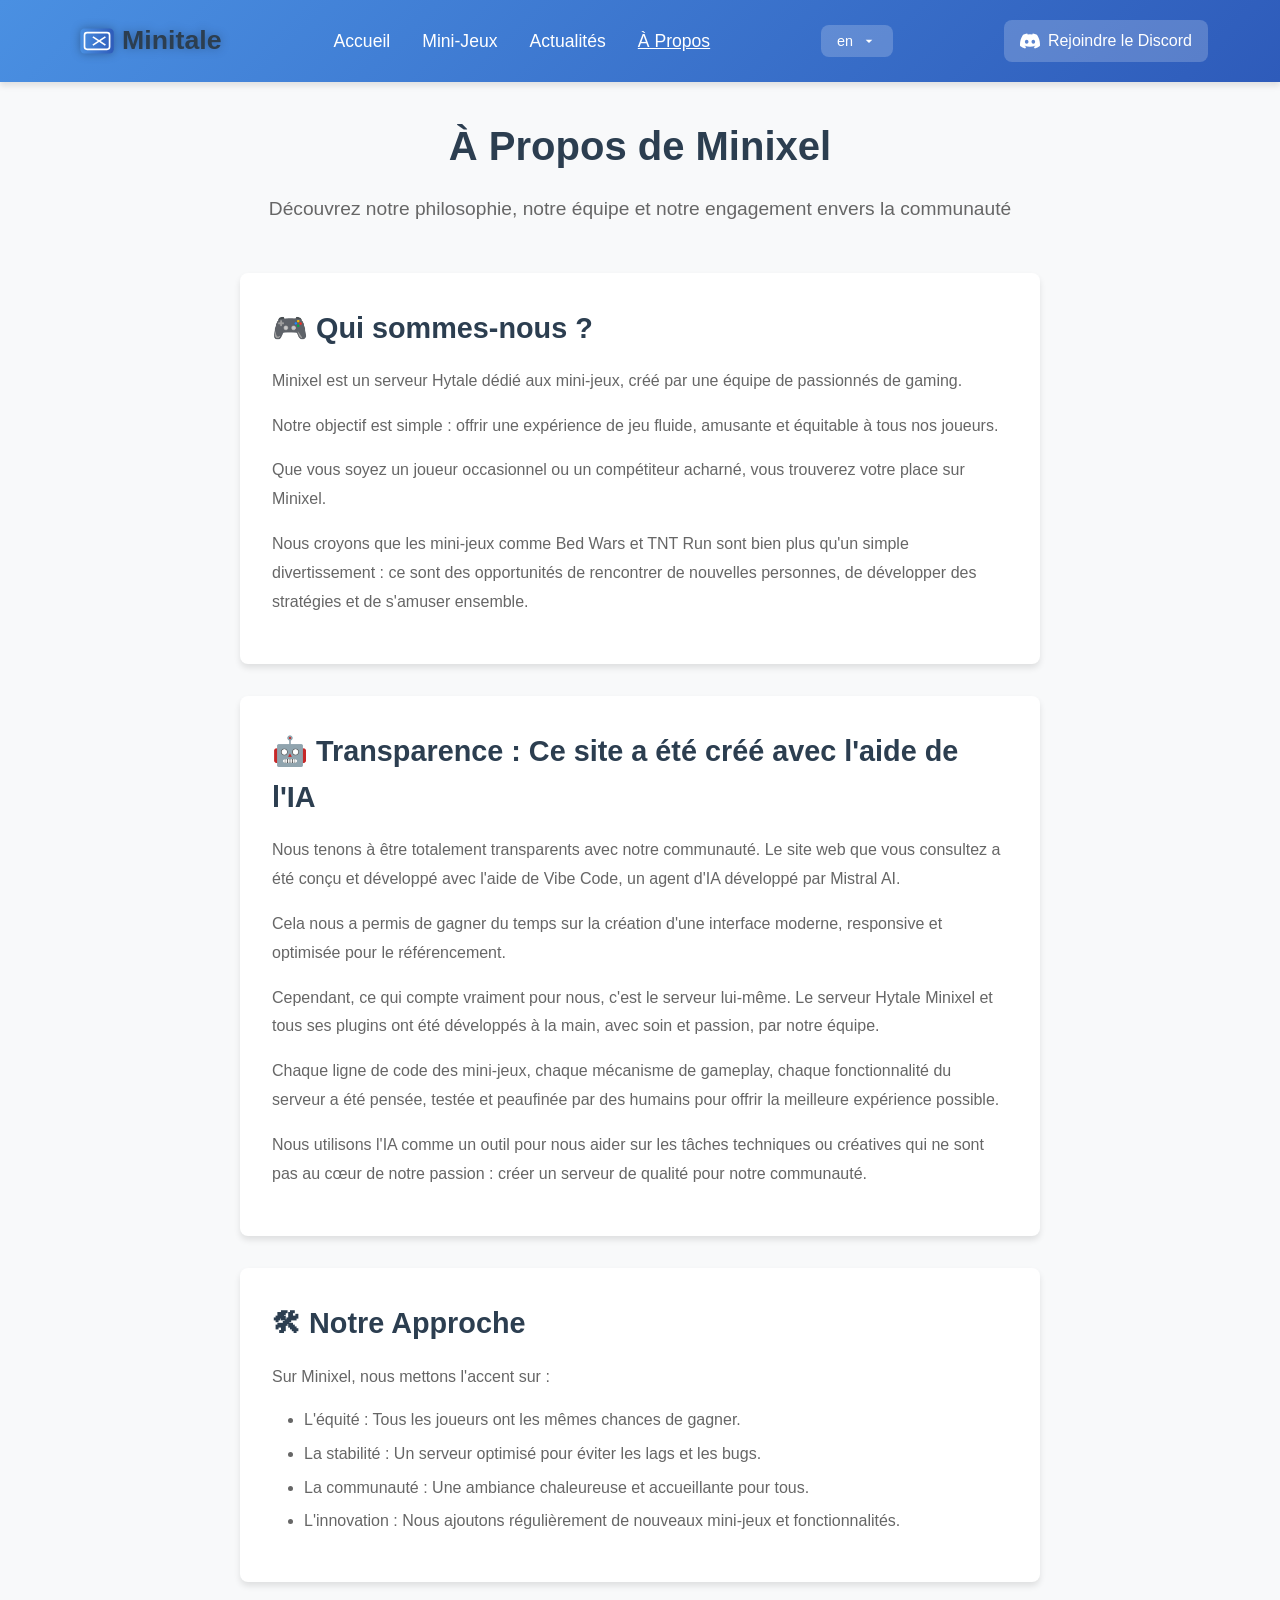
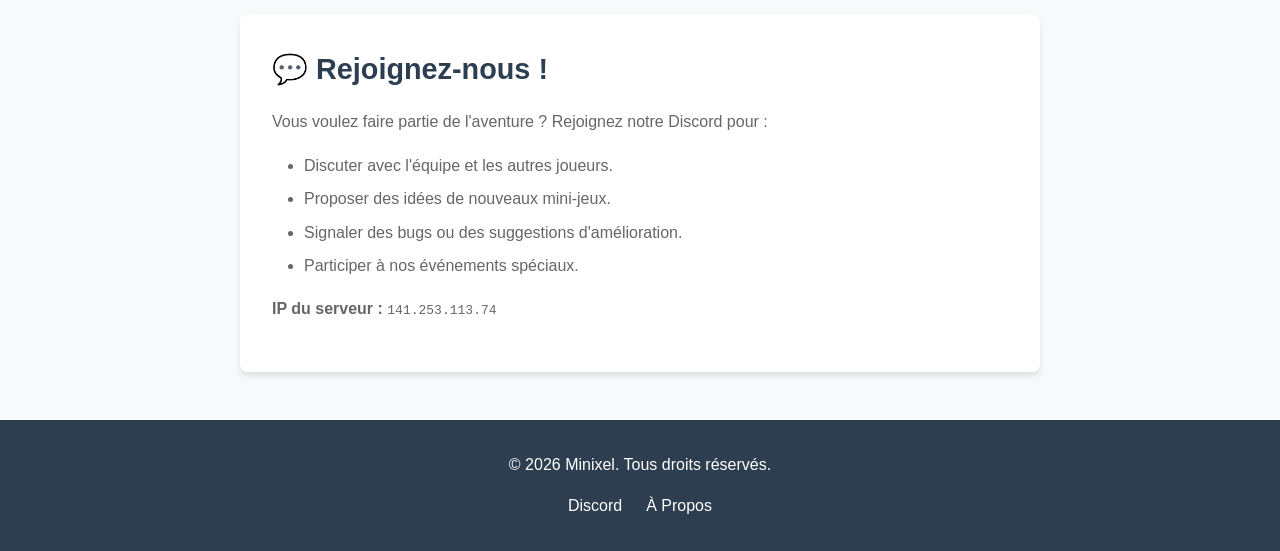
==== commit cdeb31c3: "Rename Minitale to Minixel across the site - Updated all HTML pages (index, games, about, blog) - Up" ====
--- a/about.html
+++ b/about.html
@@ -3,39 +3,39 @@
 <head>
     <meta charset="UTF-8">
     <meta name="viewport" content="width=device-width, initial-scale=1.0">
-    <meta name="description" content="Découvrez l'équipe et la philosophie de Minitale. Un serveur Hytale dédié aux mini-jeux, conçu avec passion et transparence.">
-    <meta name="keywords" content="Minitale, serveur Hytale, à propos, équipe, transparence, mini-jeux">
-    <meta name="author" content="Minitale">
+    <meta name="description" content="Découvrez l'équipe et la philosophie de Minixel. Un serveur Hytale dédié aux mini-jeux, conçu avec passion et transparence.">
+    <meta name="keywords" content="Minixel, serveur Hytale, à propos, équipe, transparence, mini-jeux">
+    <meta name="author" content="Minixel">
     <meta name="robots" content="index, follow">
-    <meta property="og:title" content="À Propos | Minitale">
-    <meta property="og:description" content="En savoir plus sur Minitale, notre équipe et notre approche des mini-jeux sur Hytale.">
+    <meta property="og:title" content="À Propos | Minixel">
+    <meta property="og:description" content="En savoir plus sur Minixel, notre équipe et notre approche des mini-jeux sur Hytale.">
     <meta property="og:type" content="website">
-    <meta property="og:url" content="https://minitale.fr/about">
-    <meta property="og:image" content="https://minitale.fr/assets/logo.svg">
-    <meta property="og:site_name" content="Minitale">
+    <meta property="og:url" content="https://minixel.fr/about">
+    <meta property="og:image" content="https://minixel.fr/assets/logo.svg">
+    <meta property="og:site_name" content="Minixel">
     <meta name="twitter:card" content="summary_large_image">
-    <meta name="twitter:title" content="À Propos | Minitale">
-    <meta name="twitter:description" content="Découvrez l'histoire et les valeurs de Minitale, serveur Hytale dédié aux mini-jeux.">
-    <meta name="twitter:image" content="https://minitale.fr/assets/logo.svg">
-    <link rel="canonical" href="https://minitale.fr/about">
+    <meta name="twitter:title" content="À Propos | Minixel">
+    <meta name="twitter:description" content="Découvrez l'histoire et les valeurs de Minixel, serveur Hytale dédié aux mini-jeux.">
+    <meta name="twitter:image" content="https://minixel.fr/assets/logo.svg">
+    <link rel="canonical" href="https://minixel.fr/about">
     <link rel="icon" type="image/svg+xml" href="assets/logo.svg">
     <link rel="icon" type="image/x-icon" href="favicon.ico">
-    <title data-i18n="about.title">À Propos | Minitale</title>
+    <title data-i18n="about.title">À Propos | Minixel</title>
     <link rel="stylesheet" href="css/styles.css">
     <script type="application/ld+json">
     {
         "@context": "https://schema.org",
         "@type": "AboutPage",
-        "name": "À Propos de Minitale",
-        "description": "Page d'information sur le serveur Hytale Minitale, son équipe et sa philosophie.",
-        "url": "https://minitale.fr/about",
+        "name": "À Propos de Minixel",
+        "description": "Page d'information sur le serveur Hytale Minixel, son équipe et sa philosophie.",
+        "url": "https://minixel.fr/about",
         "publisher": {
             "@type": "Organization",
-            "name": "Minitale",
+            "name": "Minixel",
             "description": "Serveur Hytale dédié aux mini-jeux comme Bed Wars et TNT Run",
             "logo": {
                 "@type": "ImageObject",
-                "url": "https://minitale.fr/assets/logo.svg"
+                "url": "https://minixel.fr/assets/logo.svg"
             }
         }
     }
@@ -46,7 +46,7 @@
         <nav>
             <a href="index.html" class="logo-link">
                 <div class="logo-container">
-                    <img src="assets/logo.svg" alt="Logo Minitale - Serveur Hytale Mini-Jeux" class="logo">
+                    <img src="assets/logo.svg" alt="Logo Minixel - Serveur Hytale Mini-Jeux" class="logo">
                 </div>
             </a>
             <ul class="nav-links">
@@ -78,7 +78,7 @@
 
     <main>
         <section class="page-header">
-            <h1 data-i18n="about.title">À Propos de Minitale</h1>
+            <h1 data-i18n="about.title">À Propos de Minixel</h1>
             <p data-i18n="about.subtitle">Découvrez notre philosophie, notre équipe et notre engagement envers la communauté</p>
         </section>
 
@@ -86,13 +86,13 @@
             <div class="about-section">
                 <h2 data-i18n="about.whoWeAre.title">🎮 Qui sommes-nous ?</h2>
                 <p data-i18n="about.whoWeAre.content.0">
-                    Minitale est un serveur Hytale dédié aux mini-jeux, créé par une équipe de passionnés de gaming.
+                    Minixel est un serveur Hytale dédié aux mini-jeux, créé par une équipe de passionnés de gaming.
                 </p>
                 <p data-i18n="about.whoWeAre.content.1">
                     Notre objectif est simple : offrir une expérience de jeu fluide, amusante et équitable à tous nos joueurs.
                 </p>
                 <p data-i18n="about.whoWeAre.content.2">
-                    Que vous soyez un joueur occasionnel ou un compétiteur acharné, vous trouverez votre place sur Minitale.
+                    Que vous soyez un joueur occasionnel ou un compétiteur acharné, vous trouverez votre place sur Minixel.
                 </p>
                 <p data-i18n="about.whoWeAre.content.3">
                     Nous croyons que les mini-jeux comme Bed Wars et TNT Run sont bien plus qu'un simple divertissement : ce sont des opportunités de rencontrer de nouvelles personnes, de développer des stratégies et de s'amuser ensemble.
@@ -108,7 +108,7 @@
                     Cela nous a permis de gagner du temps sur la création d'une interface moderne, responsive et optimisée pour le référencement.
                 </p>
                 <p data-i18n="about.transparency.content.2">
-                    Cependant, ce qui compte vraiment pour nous, c'est le serveur lui-même. Le serveur Hytale Minitale et tous ses plugins ont été développés à la main, avec soin et passion, par notre équipe.
+                    Cependant, ce qui compte vraiment pour nous, c'est le serveur lui-même. Le serveur Hytale Minixel et tous ses plugins ont été développés à la main, avec soin et passion, par notre équipe.
                 </p>
                 <p data-i18n="about.transparency.content.3">
                     Chaque ligne de code des mini-jeux, chaque mécanisme de gameplay, chaque fonctionnalité du serveur a été pensée, testée et peaufinée par des humains pour offrir la meilleure expérience possible.
@@ -121,7 +121,7 @@
             <div class="about-section">
                 <h2 data-i18n="about.approach.title">🛠 Notre Approche</h2>
                 <p data-i18n="about.approach.content">
-                    Sur Minitale, nous mettons l'accent sur :
+                    Sur Minixel, nous mettons l'accent sur :
                 </p>
                 <ul class="about-list">
                     <li data-i18n="about.approach.items.0">L'équité : Tous les joueurs ont les mêmes chances de gagner.</li>
@@ -150,7 +150,7 @@
     </main>
 
     <footer>
-        <p data-i18n="footer.copyright">© 2026 Minitale. Tous droits réservés.</p>
+        <p data-i18n="footer.copyright">© 2026 Minixel. Tous droits réservés.</p>
         <div class="footer-links">
             <a href="https://discord.gg/vPbszNCjtd" target="_blank">Discord</a>
             <a href="about.html" data-i18n="nav.about">À Propos</a>
